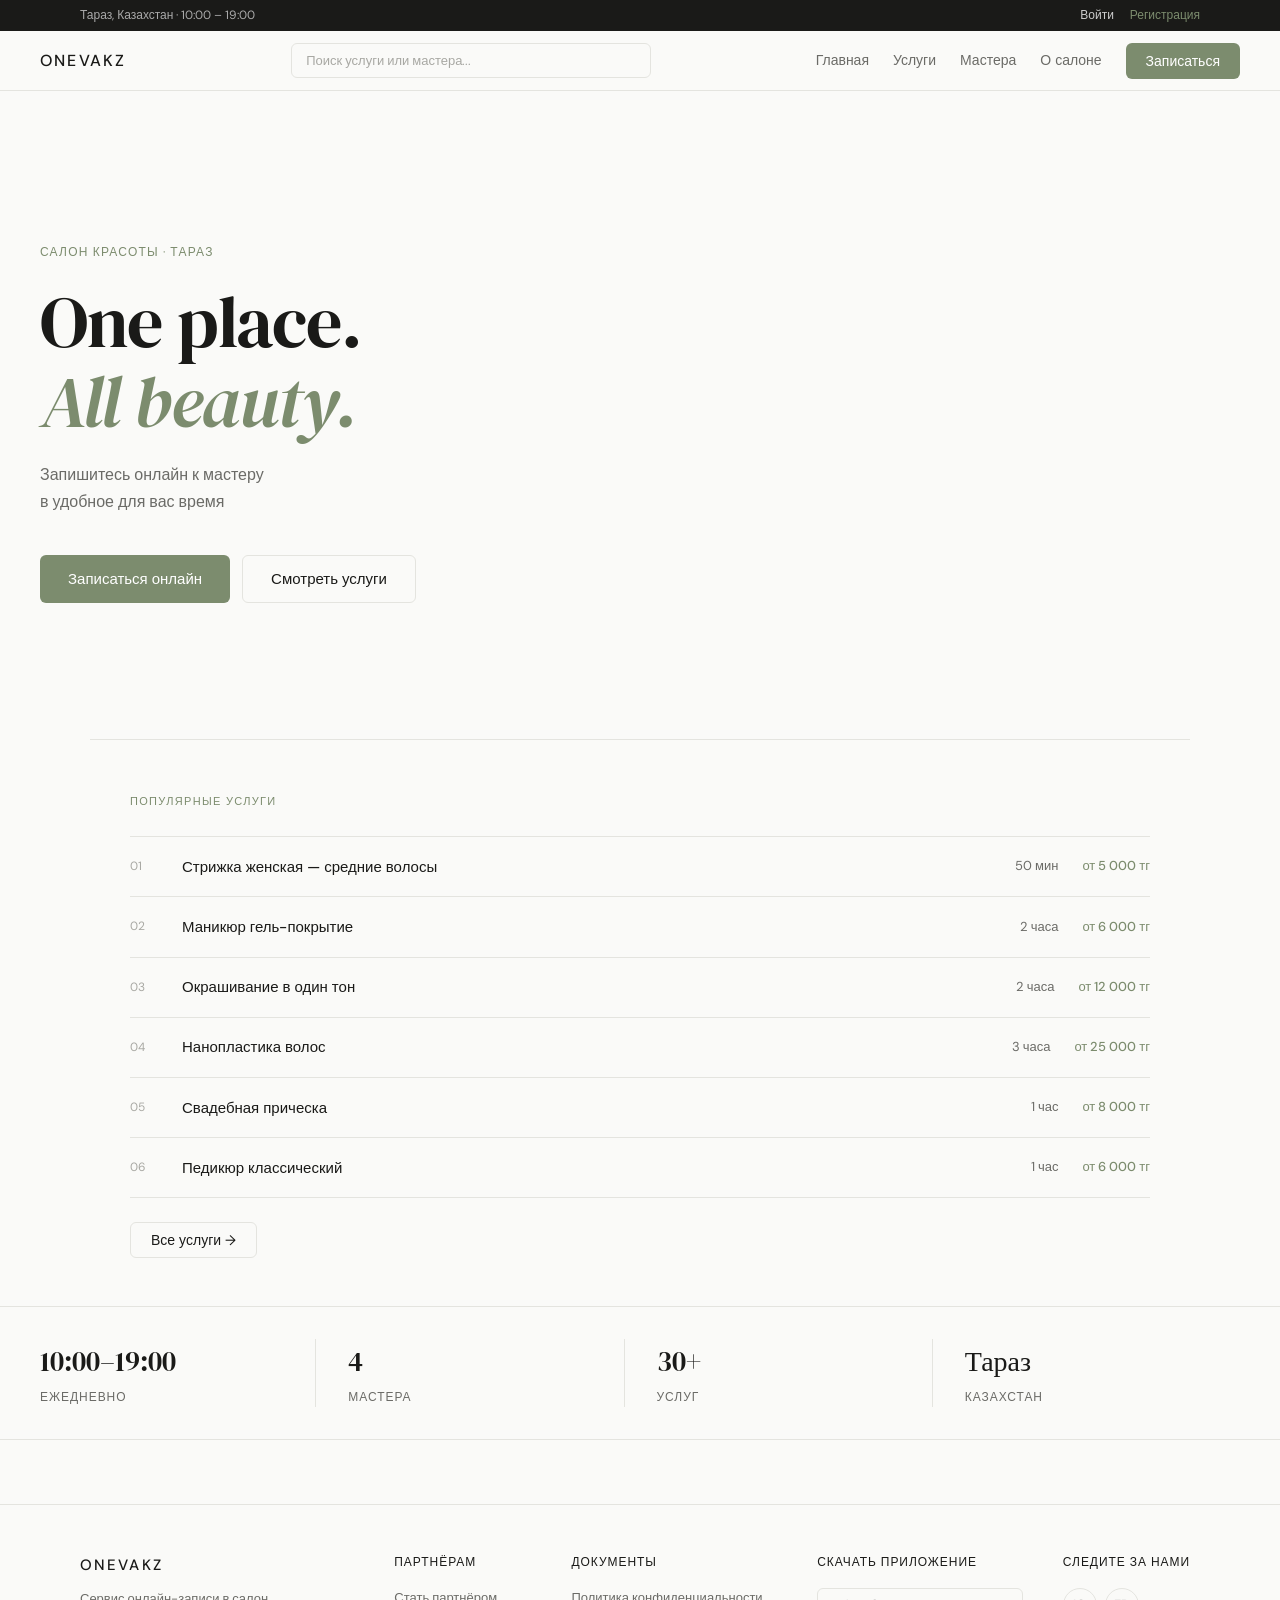
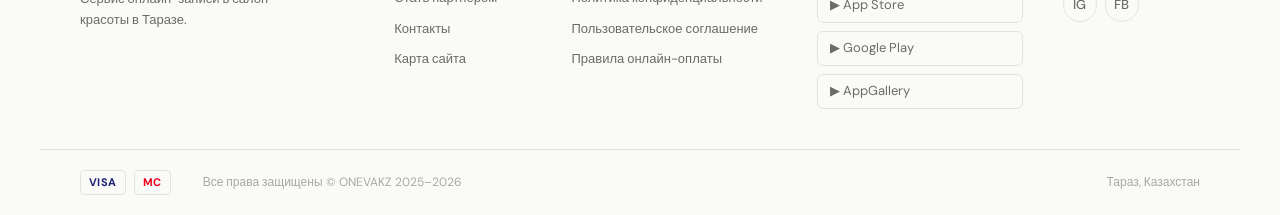
==== index.html @ d2ee7d8b "Add files via upload" ====
<!DOCTYPE html>
<html lang="ru">
<head>
  <meta charset="UTF-8"/>
  <meta name="viewport" content="width=device-width,initial-scale=1.0"/>
  <title>ONEVAKZ — Салон красоты</title>
  <link rel="preconnect" href="https://fonts.googleapis.com"/>
  <link rel="preconnect" href="https://fonts.gstatic.com" crossorigin/>
  <link href="https://fonts.googleapis.com/css2?family=DM+Sans:wght@300;400;500&family=DM+Serif+Display:ital@0;1&display=swap" rel="stylesheet"/>
  <link rel="stylesheet" href="style.css"/>
</head>
<body>

<!-- AUTH BAR -->
<div class="auth-bar">
  <div class="auth-bar__inner">
    <span class="auth-bar__info">Тараз, Казахстан · 10:00 – 19:00</span>
    <div class="auth-bar__actions" id="auth-actions">
      <a href="#" onclick="openModal('login-modal')">Войти</a>
      <a href="#" onclick="openModal('register-modal')" class="auth-bar__reg">Регистрация</a>
    </div>
  </div>
</div>

<!-- NAV -->
<nav class="nav">
  <a class="nav__logo" href="#" onclick="showPage('home')">ONEVAKZ</a>
  <div class="nav__search-wrap">
    <input class="nav__search" type="text" placeholder="Поиск услуги или мастера..." id="search-input" oninput="handleSearch(this.value)" onfocus="showSearchDrop()" />
    <div class="search-drop" id="search-drop"></div>
  </div>
  <div class="nav__links">
    <a href="#" onclick="showPage('home')">Главная</a>
    <a href="#" onclick="showPage('services-page')">Услуги</a>
    <a href="#" onclick="showPage('masters-page')">Мастера</a>
    <a href="#" onclick="showPage('about-page')">О салоне</a>
    <button class="btn-primary" onclick="showPage('booking')">Записаться</button>
  </div>
  <button class="nav__burger" onclick="toggleMenu()"><span></span><span></span></button>
</nav>
<div class="nav__mobile" id="mobile-menu">
  <a href="#" onclick="showPage('home');toggleMenu()">Главная</a>
  <a href="#" onclick="showPage('services-page');toggleMenu()">Услуги</a>
  <a href="#" onclick="showPage('masters-page');toggleMenu()">Мастера</a>
  <a href="#" onclick="showPage('about-page');toggleMenu()">О салоне</a>
  <a href="#" onclick="showPage('booking');toggleMenu()">Записаться</a>
</div>

<!-- LOGIN MODAL -->
<div class="modal-overlay" id="login-modal" onclick="closeModalOutside(event,'login-modal')">
  <div class="modal">
    <div class="modal__head"><span>Вход</span><button onclick="closeModal('login-modal')">✕</button></div>
    <div class="form-group"><label>Телефон</label><input type="tel" placeholder="+7 (___) ___-__-__"/></div>
    <div class="form-group"><label>Пароль</label><input type="password" placeholder="••••••"/></div>
    <button class="btn-primary btn-full" style="margin-top:1rem">Войти</button>
    <p class="modal__switch">Нет аккаунта? <a href="#" onclick="closeModal('login-modal');openModal('register-modal')">Зарегистрироваться</a></p>
  </div>
</div>

<!-- REGISTER MODAL -->
<div class="modal-overlay" id="register-modal" onclick="closeModalOutside(event,'register-modal')">
  <div class="modal">
    <div class="modal__head"><span>Регистрация</span><button onclick="closeModal('register-modal')">✕</button></div>
    <div class="form-group"><label>Имя</label><input type="text" placeholder="Ваше имя"/></div>
    <div class="form-group"><label>Телефон</label><input type="tel" placeholder="+7 (___) ___-__-__"/></div>
    <div class="form-group"><label>Пароль</label><input type="password" placeholder="••••••"/></div>
    <button class="btn-primary btn-full" style="margin-top:1rem">Зарегистрироваться</button>
    <p class="modal__switch">Уже есть аккаунт? <a href="#" onclick="closeModal('register-modal');openModal('login-modal')">Войти</a></p>
  </div>
</div>

<!-- HOME PAGE -->
<div id="home" class="page active">
  <section class="hero">
    <div class="hero__label">Салон красоты · Тараз</div>
    <h1 class="hero__title">One place.<br><em>All beauty.</em></h1>
    <p class="hero__sub">Запишитесь онлайн к мастеру<br>в удобное для вас время</p>
    <div class="hero__actions">
      <button class="btn-primary btn-lg" onclick="showPage('booking')">Записаться онлайн</button>
      <button class="btn-ghost btn-lg" onclick="showPage('services-page')">Смотреть услуги</button>
    </div>
  </section>

  <section class="popular-section">
    <div class="popular-section__header">
      <span class="section__tag">Популярные услуги</span>
    </div>
    <div class="popular-list" id="popular-list"></div>
    <div class="popular-section__footer">
      <button class="btn-ghost" onclick="showPage('services-page')">Все услуги →</button>
    </div>
  </section>

  <section class="stats-strip">
    <div class="stats-strip__item"><div class="stats-strip__num">10:00–19:00</div><div class="stats-strip__label">Ежедневно</div></div>
    <div class="stats-strip__item"><div class="stats-strip__num" id="stat-masters">4</div><div class="stats-strip__label">Мастера</div></div>
    <div class="stats-strip__item"><div class="stats-strip__num">30+</div><div class="stats-strip__label">Услуг</div></div>
    <div class="stats-strip__item"><div class="stats-strip__num">Тараз</div><div class="stats-strip__label">Казахстан</div></div>
  </section>
</div>

<!-- SERVICES PAGE -->
<div id="services-page" class="page">
  <div class="page-hero">
    <div class="section__tag">Услуги</div>
    <h2 class="page-hero__title">Все услуги</h2>
  </div>
  <div class="section">
    <div class="category-tabs" id="svc-cat-tabs"></div>
    <div class="services-list" id="services-list"></div>
  </div>
</div>

<!-- MASTERS PAGE -->
<div id="masters-page" class="page">
  <div class="page-hero">
    <div class="section__tag">Команда</div>
    <h2 class="page-hero__title">Наши мастера</h2>
  </div>
  <div class="section">
    <div class="masters-grid" id="masters-grid"></div>
  </div>
</div>

<!-- ABOUT PAGE -->
<div id="about-page" class="page">
  <div class="page-hero">
    <div class="section__tag">О нас</div>
    <h2 class="page-hero__title">О салоне</h2>
  </div>
  <div class="section about-section">
    <div class="about-info">
      <div class="about-block">
        <div class="about-block__icon">📍</div>
        <div>
          <div class="about-block__title">Адрес</div>
          <div class="about-block__text">г. Тараз, ул. Толе би, 53<br>Казахстан, 080000</div>
        </div>
      </div>
      <div class="about-block">
        <div class="about-block__icon">📞</div>
        <div>
          <div class="about-block__title">Телефон</div>
          <div class="about-block__text"><a href="tel:+77001234567">+7 (700) 123-45-67</a><br><span style="font-size:12px;color:var(--text-muted)">Ежедневно 10:00 – 19:00</span></div>
        </div>
      </div>
      <div class="about-block">
        <div class="about-block__icon">🕐</div>
        <div>
          <div class="about-block__title">Часы работы</div>
          <div class="about-block__text">Пн – Вс: 10:00 – 19:00<br>Без выходных</div>
        </div>
      </div>
      <div class="about-block">
        <div class="about-block__icon">✉️</div>
        <div>
          <div class="about-block__title">WhatsApp</div>
          <div class="about-block__text"><a href="https://wa.me/77001234567">+7 (700) 123-45-67</a></div>
        </div>
      </div>
    </div>
    <div class="about-map">
      <div class="map-placeholder">
        <iframe
          src="https://www.google.com/maps/embed?pb=!1m18!1m12!1m3!1d2926.0!2d71.3712!3d42.9004!2m3!1f0!2f0!3f0!3m2!1i1024!2i768!4f13.1!3m3!1m2!1s0x38958a3dcc8f2c3b%3A0x1!2z0KLQsNGA0LDQtyDQmtCw0LfQsNGF0YHRgtCw0L0!5e0!3m2!1sru!2skz!4v1"
          width="100%" height="360" style="border:0;border-radius:12px;" allowfullscreen="" loading="lazy">
        </iframe>
      </div>
    </div>
  </div>
</div>

<!-- BOOKING PAGE -->
<div id="booking" class="page">
  <div class="page-hero">
    <div class="section__tag">Онлайн-запись</div>
    <h2 class="page-hero__title">Запись</h2>
  </div>
  <div class="section booking-section">
    <div class="booking-steps" id="booking-steps">
      <div class="bstep active" id="bstep-ind-1"><span class="bstep__num">1</span><span class="bstep__label">Услуга</span></div>
      <div class="bstep__line"></div>
      <div class="bstep" id="bstep-ind-2"><span class="bstep__num">2</span><span class="bstep__label">Мастер</span></div>
      <div class="bstep__line"></div>
      <div class="bstep" id="bstep-ind-3"><span class="bstep__num">3</span><span class="bstep__label">Дата</span></div>
      <div class="bstep__line"></div>
      <div class="bstep" id="bstep-ind-4"><span class="bstep__num">4</span><span class="bstep__label">Данные</span></div>
    </div>

    <div id="bs1" class="booking-step active">
      <div class="step-label">Выберите услугу</div>
      <div class="category-tabs" id="b-cat-tabs"></div>
      <div class="services-list" id="b-services-list"></div>
    </div>

    <div id="bs2" class="booking-step">
      <div class="step-label">Выберите мастера <span id="bs2-hint" style="font-size:11px;color:var(--text-muted);text-transform:none;letter-spacing:0">(показаны мастера по выбранной услуге)</span></div>
      <div class="masters-grid" id="b-masters-grid"></div>
    </div>

    <div id="bs3" class="booking-step">
      <div class="step-label">Выберите дату</div>
      <div class="calendar">
        <div class="calendar__header">
          <button class="cal-btn" onclick="changeMonth(-1)">&#8592;</button>
          <span class="calendar__month" id="cal-month-label"></span>
          <button class="cal-btn" onclick="changeMonth(1)">&#8594;</button>
        </div>
        <div class="calendar__weekdays"><span>Пн</span><span>Вт</span><span>Ср</span><span>Чт</span><span>Пт</span><span>Сб</span><span>Вс</span></div>
        <div class="calendar__grid" id="cal-grid"></div>
      </div>
      <div class="slots-section" id="slots-section" style="display:none">
        <div class="step-label" style="margin-top:1.5rem">Выберите время</div>
        <div class="slots-grid" id="slots-grid"></div>
      </div>
    </div>

    <div id="bs4" class="booking-step">
      <div class="step-label">Ваши данные</div>
      <div class="form-group"><label>Имя</label><input type="text" id="inp-name" placeholder="Например, Айгуль"/></div>
      <div class="form-group"><label>Телефон</label><input type="tel" id="inp-phone" placeholder="+7 (___) ___-__-__"/></div>
      <div class="booking-summary">
        <div class="summary-row"><span>Услуга</span><strong id="sum-svc">—</strong></div>
        <div class="summary-row"><span>Мастер</span><strong id="sum-master">—</strong></div>
        <div class="summary-row"><span>Дата</span><strong id="sum-date">—</strong></div>
        <div class="summary-row"><span>Время</span><strong id="sum-time">—</strong></div>
        <div class="summary-row summary-row--price"><span>Стоимость</span><strong id="sum-price">—</strong></div>
      </div>
      <button class="btn-primary btn-lg btn-full" onclick="confirmBooking()">Подтвердить запись</button>
    </div>

    <div id="bs5" class="booking-step">
      <div class="success-block">
        <div class="success-block__icon">✓</div>
        <h3 class="success-block__title">Вы записаны!</h3>
        <p class="success-block__text" id="success-text"></p>
        <button class="btn-ghost" onclick="showPage('home')">На главную</button>
      </div>
    </div>

    <div class="booking-nav" id="booking-nav">
      <button class="btn-ghost" id="btn-back" onclick="prevStep()" style="display:none">← Назад</button>
    </div>
  </div>
</div>

<!-- FOOTER -->
<footer class="footer">
  <div class="footer__main">
    <div class="footer__brand">
      <div class="footer__logo">ONEVAKZ</div>
      <p class="footer__tagline">Сервис онлайн-записи в салон красоты в Таразе.</p>
    </div>
    <div class="footer__col">
      <div class="footer__col-title">Партнёрам</div>
      <a href="#">Стать партнёром</a>
      <a href="#">Контакты</a>
      <a href="#">Карта сайта</a>
    </div>
    <div class="footer__col">
      <div class="footer__col-title">Документы</div>
      <a href="#">Политика конфиденциальности</a>
      <a href="#">Пользовательское соглашение</a>
      <a href="#">Правила онлайн-оплаты</a>
    </div>
    <div class="footer__col">
      <div class="footer__col-title">Скачать приложение</div>
      <div class="footer__apps">
        <a href="#" class="app-badge">▶ App Store</a>
        <a href="#" class="app-badge">▶ Google Play</a>
        <a href="#" class="app-badge">▶ AppGallery</a>
      </div>
    </div>
    <div class="footer__col">
      <div class="footer__col-title">Следите за нами</div>
      <div class="footer__socials">
        <a href="#" class="social-btn">IG</a>
        <a href="#" class="social-btn">FB</a>
      </div>
    </div>
  </div>
  <div class="footer__bottom">
    <div class="footer__payments">
      <span class="payment-badge visa">VISA</span>
      <span class="payment-badge mc">MC</span>
    </div>
    <div class="footer__copy">Все права защищены © ONEVAKZ 2025–2026</div>
    <div class="footer__partner">Тараз, Казахстан</div>
  </div>
</footer>

<script src="data.js"></script>
<script src="script.js"></script>
</body>
</html>
---- style.css ----
/* =============================================
   ONEVAKZ — style.css
   ============================================= */
:root {
  --accent:       #7C8C6E;
  --accent-dark:  #5C6B52;
  --accent-light: #EEF0EA;
  --bg:           #FAFAF8;
  --bg-card:      #FFFFFF;
  --text:         #1A1A18;
  --text-muted:   #6B6B67;
  --text-hint:    #A8A8A3;
  --border:       #E4E4DF;
  --radius-sm:    6px;
  --radius-md:    10px;
  --radius-lg:    14px;
  --font-sans:    'DM Sans', sans-serif;
  --font-serif:   'DM Serif Display', serif;
  --tr:           0.18s ease;
}
*,*::before,*::after{box-sizing:border-box;margin:0;padding:0}
html{scroll-behavior:smooth}
body{font-family:var(--font-sans);background:var(--bg);color:var(--text);font-size:15px;line-height:1.6;-webkit-font-smoothing:antialiased}
a{text-decoration:none;color:inherit}

/* AUTH BAR */
.auth-bar{background:#1A1A18;color:#aaa;font-size:12px}
.auth-bar__inner{max-width:1200px;margin:0 auto;padding:6px 2.5rem;display:flex;justify-content:space-between;align-items:center}
.auth-bar__actions{display:flex;gap:1rem}
.auth-bar__actions a{color:#ccc;transition:color var(--tr)}
.auth-bar__actions a:hover{color:#fff}
.auth-bar__reg{color:var(--accent) !important}

/* NAV */
.nav{position:sticky;top:0;z-index:100;background:rgba(250,250,248,0.94);backdrop-filter:blur(12px);border-bottom:1px solid var(--border);height:60px;display:flex;align-items:center;justify-content:space-between;padding:0 2.5rem;gap:1.5rem}
.nav__logo{font-weight:500;font-size:16px;letter-spacing:0.14em;white-space:nowrap}
.nav__search-wrap{position:relative;flex:1;max-width:360px}
.nav__search{width:100%;padding:8px 14px;border:1px solid var(--border);border-radius:var(--radius-sm);font-family:var(--font-sans);font-size:13px;background:var(--bg);color:var(--text);outline:none;transition:border-color var(--tr)}
.nav__search:focus{border-color:var(--accent)}
.nav__search::placeholder{color:var(--text-hint)}
.search-drop{position:absolute;top:calc(100% + 6px);left:0;right:0;background:var(--bg-card);border:1px solid var(--border);border-radius:var(--radius-md);box-shadow:0 8px 24px rgba(0,0,0,0.08);z-index:200;display:none;overflow:hidden}
.search-drop__item{padding:10px 14px;font-size:13px;cursor:pointer;border-bottom:1px solid var(--border);transition:background var(--tr);display:flex;align-items:center;gap:8px}
.search-drop__item:last-child{border-bottom:none}
.search-drop__item:hover{background:var(--accent-light)}
.search-drop__item em{color:var(--accent);margin-left:auto;font-style:normal;font-size:12px}
.search-drop__tag{font-size:10px;padding:2px 7px;border-radius:20px;background:var(--accent-light);color:var(--accent);font-weight:500;white-space:nowrap}
.search-drop__empty{padding:12px 14px;font-size:13px;color:var(--text-muted)}
.nav__links{display:flex;align-items:center;gap:1.5rem}
.nav__links a{font-size:14px;color:var(--text-muted);white-space:nowrap;transition:color var(--tr)}
.nav__links a:hover{color:var(--text)}
.nav__burger{display:none;flex-direction:column;gap:5px;background:none;border:none;cursor:pointer;padding:4px}
.nav__burger span{display:block;width:22px;height:1.5px;background:var(--text)}
.nav__mobile{display:none;flex-direction:column;background:var(--bg-card);border-bottom:1px solid var(--border);padding:1rem 2rem;gap:1rem}
.nav__mobile.open{display:flex}
.nav__mobile a{font-size:15px;color:var(--text-muted)}

/* BUTTONS */
.btn-primary{background:var(--accent);color:#fff;border:none;border-radius:var(--radius-sm);padding:9px 20px;font-family:var(--font-sans);font-size:14px;font-weight:500;cursor:pointer;transition:background var(--tr)}
.btn-primary:hover{background:var(--accent-dark)}
.btn-ghost{background:transparent;color:var(--text);border:1px solid var(--border);border-radius:var(--radius-sm);padding:8px 20px;font-family:var(--font-sans);font-size:14px;cursor:pointer;transition:all var(--tr)}
.btn-ghost:hover{border-color:var(--accent);background:var(--accent-light)}
.btn-lg{padding:13px 28px;font-size:15px}
.btn-full{width:100%;margin-top:1.25rem}

/* MODALS */
.modal-overlay{position:fixed;inset:0;background:rgba(0,0,0,0.4);z-index:500;display:none;align-items:center;justify-content:center}
.modal-overlay.open{display:flex}
.modal{background:var(--bg-card);border-radius:var(--radius-lg);padding:2rem;width:100%;max-width:420px;max-height:90vh;overflow-y:auto}
.modal__head{display:flex;justify-content:space-between;align-items:center;margin-bottom:1.5rem}
.modal__head span{font-size:18px;font-weight:500}
.modal__head button{background:none;border:none;font-size:18px;cursor:pointer;color:var(--text-muted)}
.modal__switch{font-size:13px;color:var(--text-muted);margin-top:1rem;text-align:center}
.modal__switch a{color:var(--accent)}

/* PAGES */
.page{display:none}
.page.active{display:block}

/* HERO */
.hero{min-height:72vh;display:flex;flex-direction:column;justify-content:center;padding:5rem 2.5rem 4rem;max-width:720px}
.hero__label{font-size:12px;letter-spacing:0.1em;color:var(--accent);text-transform:uppercase;margin-bottom:1.25rem}
.hero__title{font-family:var(--font-serif);font-size:clamp(42px,6vw,72px);font-weight:400;line-height:1.1;letter-spacing:-0.02em;margin-bottom:1.25rem}
.hero__title em{font-style:italic;color:var(--accent)}
.hero__sub{font-size:16px;color:var(--text-muted);line-height:1.7;margin-bottom:2.5rem}
.hero__actions{display:flex;gap:12px;flex-wrap:wrap}

/* POPULAR — no frame, list style */
.popular-section{padding:3rem 2.5rem;max-width:1100px;margin:0 auto;border-top:1px solid var(--border)}
.popular-section__header{margin-bottom:1.5rem}
.popular-list{display:flex;flex-direction:column}
.popular-item{display:flex;align-items:center;gap:1.5rem;padding:1.1rem 0;border-bottom:1px solid var(--border);cursor:pointer;transition:background var(--tr)}
.popular-item:first-child{border-top:1px solid var(--border)}
.popular-item:hover .popular-item__name{color:var(--accent)}
.popular-item__num{font-size:12px;color:var(--text-hint);min-width:28px;font-variant-numeric:tabular-nums}
.popular-item__name{flex:1;font-size:15px;font-weight:500;transition:color var(--tr)}
.popular-item__meta{display:flex;gap:1.5rem;align-items:center;font-size:13px;color:var(--text-muted)}
.popular-item__price{color:var(--accent);font-weight:500}
.popular-section__footer{margin-top:1.5rem}

/* STATS STRIP */
.stats-strip{display:flex;border-top:1px solid var(--border);border-bottom:1px solid var(--border);padding:2rem 2.5rem}
.stats-strip__item{flex:1;padding:0 2rem;border-right:1px solid var(--border)}
.stats-strip__item:first-child{padding-left:0}
.stats-strip__item:last-child{border-right:none}
.stats-strip__num{font-family:var(--font-serif);font-size:28px;margin-bottom:4px}
.stats-strip__label{font-size:12px;color:var(--text-muted);text-transform:uppercase;letter-spacing:0.08em}

/* SECTION */
.section{padding:3rem 2.5rem;max-width:1100px;margin:0 auto}
.section__tag{display:inline-block;font-size:11px;letter-spacing:0.12em;text-transform:uppercase;color:var(--accent);font-weight:500}
.page-hero{padding:3rem 2.5rem 0;max-width:1100px;margin:0 auto}
.page-hero__title{font-family:var(--font-serif);font-size:40px;font-weight:400;margin-top:0.5rem}

/* CATEGORY TABS */
.category-tabs{display:flex;gap:6px;flex-wrap:wrap;margin-bottom:1.25rem}
.cat-tab{padding:6px 14px;border-radius:100px;font-family:var(--font-sans);font-size:13px;border:1px solid var(--border);background:transparent;color:var(--text-muted);cursor:pointer;transition:all var(--tr)}
.cat-tab:hover{border-color:var(--accent);color:var(--accent)}
.cat-tab.active{background:var(--accent);border-color:var(--accent);color:#fff}

/* SERVICES LIST */
.services-list{border:1px solid var(--border);border-radius:var(--radius-lg);overflow:hidden}
.service-row{display:flex;align-items:center;justify-content:space-between;padding:1rem 1.5rem;background:var(--bg-card);border-bottom:1px solid var(--border);cursor:pointer;transition:background var(--tr);gap:1rem}
.service-row:last-child{border-bottom:none}
.service-row:hover{background:var(--accent-light)}
.service-row.selected{background:var(--accent-light);border-left:3px solid var(--accent)}
.service-row__name{font-size:14px;font-weight:500;flex:1}
.service-row__dur{font-size:13px;color:var(--text-muted);min-width:80px;text-align:right}
.service-row__price{font-size:13px;color:var(--accent);font-weight:500;min-width:130px;text-align:right}
.service-row__arrow{color:var(--text-hint);font-size:16px}

/* MASTERS GRID */
.masters-grid{display:grid;grid-template-columns:repeat(auto-fill,minmax(220px,1fr));gap:16px}
.master-card{background:var(--bg-card);border:1px solid var(--border);border-radius:var(--radius-lg);padding:1.75rem 1.5rem;cursor:pointer;transition:border-color var(--tr),transform var(--tr)}
.master-card:hover{border-color:var(--accent);transform:translateY(-2px)}
.master-card.selected{border:2px solid var(--accent)}
.master-card__avatar{width:52px;height:52px;border-radius:50%;background:var(--accent-light);color:var(--accent-dark);font-size:15px;font-weight:500;display:flex;align-items:center;justify-content:center;margin-bottom:1rem;overflow:hidden}
.master-card__avatar img{width:100%;height:100%;object-fit:cover}
.master-card__name{font-size:15px;font-weight:500;margin-bottom:4px}
.master-card__spec{font-size:13px;color:var(--text-muted);margin-bottom:1rem}
.master-card__action{font-size:13px;color:var(--accent)}

/* BOOKING */
.booking-section{max-width:640px}
.booking-steps{display:flex;align-items:center;margin-bottom:2.5rem}
.bstep{display:flex;align-items:center;gap:8px;font-size:13px;color:var(--text-hint)}
.bstep__num{width:26px;height:26px;border-radius:50%;border:1px solid var(--border);display:flex;align-items:center;justify-content:center;font-size:12px;font-weight:500;transition:all var(--tr)}
.bstep.active{color:var(--accent)}
.bstep.active .bstep__num{background:var(--accent);border-color:var(--accent);color:#fff}
.bstep.done .bstep__num{background:var(--accent-light);border-color:var(--accent);color:var(--accent)}
.bstep__label{display:none}
.bstep__line{flex:1;height:1px;background:var(--border);margin:0 8px}
.booking-step{display:none}
.booking-step.active{display:block}
.step-label{font-size:12px;letter-spacing:0.1em;text-transform:uppercase;color:var(--text-muted);margin-bottom:1rem;font-weight:500}

/* CALENDAR */
.calendar{background:var(--bg-card);border:1px solid var(--border);border-radius:var(--radius-lg);padding:1.5rem}
.calendar__header{display:flex;align-items:center;justify-content:space-between;margin-bottom:1.25rem}
.calendar__month{font-size:15px;font-weight:500}
.cal-btn{background:none;border:1px solid var(--border);border-radius:var(--radius-sm);width:30px;height:30px;cursor:pointer;font-size:14px;color:var(--text-muted);transition:all var(--tr)}
.cal-btn:hover{border-color:var(--accent);color:var(--accent)}
.calendar__weekdays{display:grid;grid-template-columns:repeat(7,1fr);text-align:center;font-size:11px;color:var(--text-hint);letter-spacing:0.06em;text-transform:uppercase;margin-bottom:8px}
.calendar__grid{display:grid;grid-template-columns:repeat(7,1fr);gap:4px}
.cal-day{aspect-ratio:1;display:flex;align-items:center;justify-content:center;font-size:13px;border-radius:var(--radius-sm);cursor:pointer;transition:all var(--tr);border:1px solid transparent}
.cal-day:hover:not(.cal-day--empty):not(.cal-day--past){background:var(--accent-light);border-color:var(--accent);color:var(--accent)}
.cal-day--today{border-color:var(--accent);color:var(--accent);font-weight:500}
.cal-day--selected{background:var(--accent)!important;color:#fff!important;border-color:var(--accent)!important}
.cal-day--past{color:var(--text-hint);cursor:default}
.cal-day--empty{cursor:default}
.slots-grid{display:grid;grid-template-columns:repeat(auto-fill,minmax(72px,1fr));gap:8px}
.slot{padding:8px 4px;text-align:center;font-size:13px;border:1px solid var(--border);border-radius:var(--radius-sm);cursor:pointer;background:var(--bg-card);transition:all var(--tr)}
.slot:hover{border-color:var(--accent);color:var(--accent)}
.slot--selected{background:var(--accent);color:#fff;border-color:var(--accent)}
.slot--busy{background:var(--bg);color:var(--text-hint);cursor:default;text-decoration:line-through}

/* FORM */
.form-group{margin-bottom:1rem}
.form-group label{display:block;font-size:12px;letter-spacing:0.06em;text-transform:uppercase;color:var(--text-muted);margin-bottom:6px;font-weight:500}
.form-group input,.form-group select,.form-group textarea{width:100%;padding:10px 14px;border:1px solid var(--border);border-radius:var(--radius-sm);font-family:var(--font-sans);font-size:14px;color:var(--text);background:var(--bg-card);transition:border-color var(--tr);outline:none}
.form-group input:focus,.form-group select:focus,.form-group textarea:focus{border-color:var(--accent)}
.form-group input::placeholder,.form-group textarea::placeholder{color:var(--text-hint)}
.form-group textarea{resize:vertical}

/* SUMMARY */
.booking-summary{border:1px solid var(--border);border-radius:var(--radius-lg);overflow:hidden;margin-top:1.25rem}
.summary-row{display:flex;justify-content:space-between;align-items:center;padding:12px 16px;border-bottom:1px solid var(--border);font-size:14px}
.summary-row:last-child{border-bottom:none}
.summary-row span{color:var(--text-muted)}
.summary-row strong{color:var(--text);font-weight:500}
.summary-row--price strong{color:var(--accent)}

/* SUCCESS */
.success-block{text-align:center;padding:3rem 1rem}
.success-block__icon{width:56px;height:56px;background:var(--accent-light);border-radius:50%;display:flex;align-items:center;justify-content:center;font-size:22px;color:var(--accent);margin:0 auto 1.25rem}
.success-block__title{font-family:var(--font-serif);font-size:28px;font-weight:400;margin-bottom:0.75rem}
.success-block__text{font-size:14px;color:var(--text-muted);max-width:360px;margin:0 auto 1.75rem;line-height:1.7}
.booking-nav{margin-top:1.5rem;display:flex;gap:10px}

/* ABOUT */
.about-section{display:grid;grid-template-columns:1fr 1.4fr;gap:3rem;align-items:start}
.about-info{display:flex;flex-direction:column;gap:1.5rem}
.about-block{display:flex;align-items:flex-start;gap:1rem}
.about-block__icon{font-size:22px;width:40px;text-align:center;flex-shrink:0}
.about-block__title{font-size:13px;font-weight:500;text-transform:uppercase;letter-spacing:0.06em;color:var(--text-muted);margin-bottom:4px}
.about-block__text{font-size:14px;color:var(--text);line-height:1.7}
.about-block__text a{color:var(--accent)}
.about-map iframe{border-radius:var(--radius-lg)}

/* FOOTER */
.footer{border-top:1px solid var(--border);margin-top:4rem}
.footer__main{display:grid;grid-template-columns:2fr 1fr 1.5fr 1.5fr 1fr;gap:2.5rem;padding:3rem 2.5rem 2.5rem;max-width:1200px;margin:0 auto}
.footer__logo{font-size:15px;font-weight:500;letter-spacing:0.14em;margin-bottom:0.75rem}
.footer__tagline{font-size:13px;color:var(--text-muted);line-height:1.6;max-width:200px}
.footer__col{display:flex;flex-direction:column;gap:0.6rem}
.footer__col-title{font-size:12px;font-weight:500;letter-spacing:0.08em;text-transform:uppercase;color:var(--text);margin-bottom:0.4rem}
.footer__col a{font-size:13px;color:var(--text-muted);transition:color var(--tr)}
.footer__col a:hover{color:var(--accent)}
.footer__apps{display:flex;flex-direction:column;gap:8px}
.app-badge{display:inline-flex;align-items:center;gap:7px;font-size:12px;color:var(--text-muted)!important;border:1px solid var(--border);border-radius:var(--radius-sm);padding:6px 12px;transition:all var(--tr)}
.app-badge:hover{border-color:var(--accent);color:var(--accent)!important}
.footer__socials{display:flex;gap:8px}
.social-btn{width:34px;height:34px;border:1px solid var(--border);border-radius:50%;display:flex;align-items:center;justify-content:center;color:var(--text-muted);font-size:11px;font-weight:500;transition:all var(--tr)}
.social-btn:hover{border-color:var(--accent);color:var(--accent)}
.footer__bottom{border-top:1px solid var(--border);padding:1.25rem 2.5rem;max-width:1200px;margin:0 auto;display:flex;align-items:center;gap:2rem}
.footer__payments{display:flex;align-items:center;gap:8px}
.payment-badge{display:inline-flex;align-items:center;justify-content:center;font-size:11px;font-weight:700;border:1px solid var(--border);border-radius:4px;padding:3px 8px;letter-spacing:0.04em}
.payment-badge.visa{color:#1A1F71}
.payment-badge.mc{color:#EB001B}
.footer__copy{font-size:12px;color:var(--text-hint);flex:1}
.footer__partner{font-size:12px;color:var(--text-hint)}

/* RESPONSIVE */
@media(max-width:900px){
  .about-section{grid-template-columns:1fr}
  .footer__main{grid-template-columns:1fr 1fr;gap:2rem;padding:2rem 1.25rem}
  .footer__brand{grid-column:1/-1}
}
@media(max-width:768px){
  .auth-bar__inner{padding:6px 1.25rem}
  .nav{padding:0 1.25rem;gap:1rem}
  .nav__links{display:none}
  .nav__burger{display:flex}
  .nav__search-wrap{max-width:100%}
  .hero{padding:3rem 1.25rem 2.5rem;min-height:60vh}
  .hero__title{font-size:40px}
  .section,.popular-section{padding:2rem 1.25rem}
  .page-hero{padding:2rem 1.25rem 0}
  .stats-strip{flex-wrap:wrap;padding:1.5rem 1.25rem;gap:1.5rem}
  .stats-strip__item{flex:1 0 calc(50% - 1rem);border-right:none;padding:0}
  .masters-grid{grid-template-columns:repeat(auto-fill,minmax(160px,1fr))}
  .bstep__label{display:inline}
  .footer__bottom{flex-wrap:wrap;gap:0.75rem;padding:1rem 1.25rem}
  .service-row__dur{display:none}
}
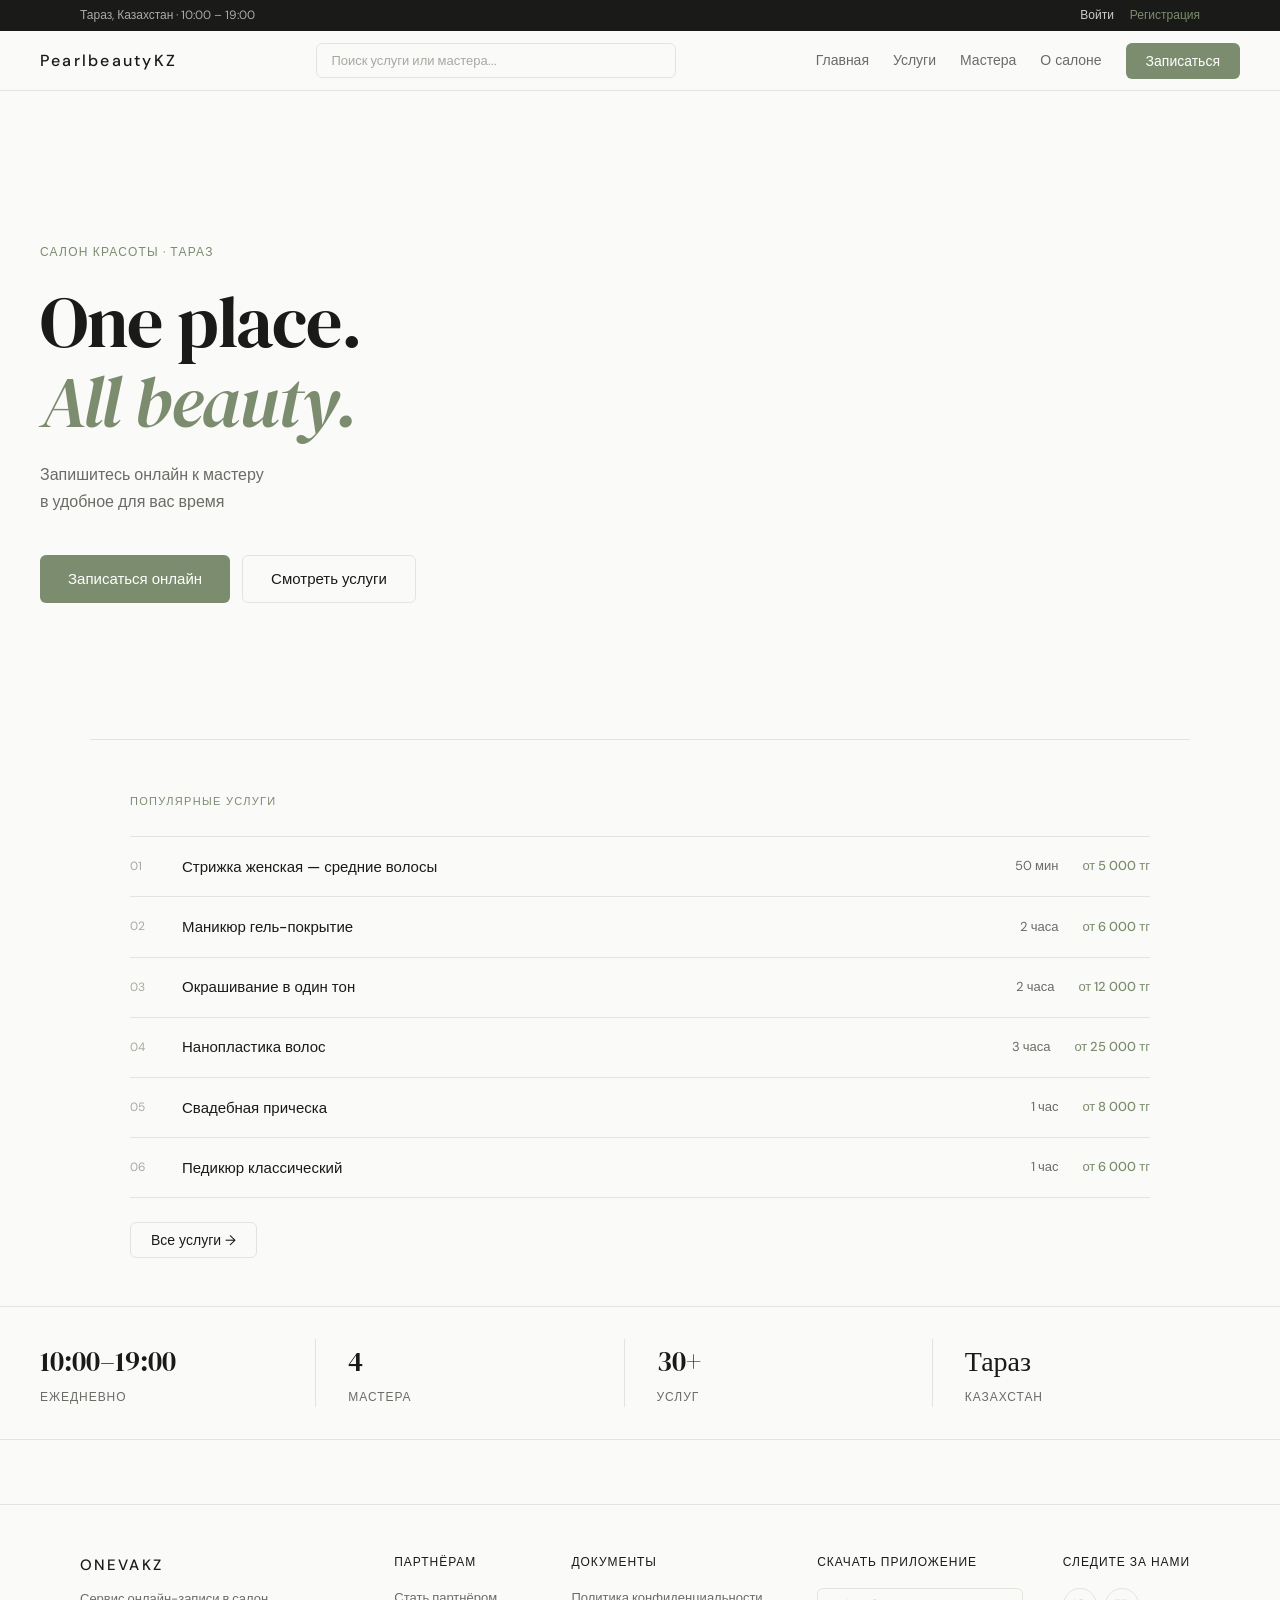
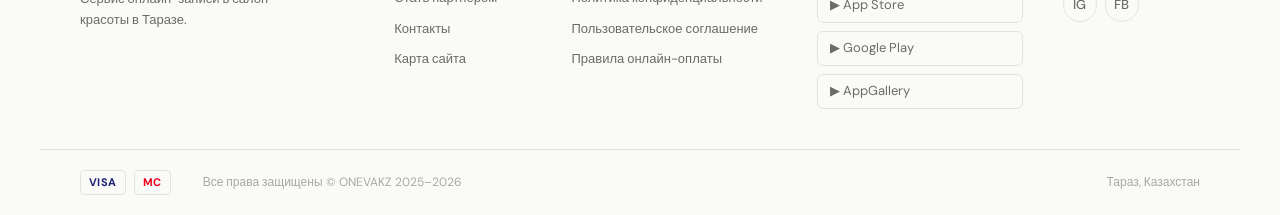
==== commit 4309523f: "Update index.html" ====
--- a/index.html
+++ b/index.html
@@ -3,7 +3,7 @@
 <head>
   <meta charset="UTF-8"/>
   <meta name="viewport" content="width=device-width,initial-scale=1.0"/>
-  <title>ONEVAKZ — Салон красоты</title>
+  <title>PearlbeautyKZ — Салон красоты</title>
   <link rel="preconnect" href="https://fonts.googleapis.com"/>
   <link rel="preconnect" href="https://fonts.gstatic.com" crossorigin/>
   <link href="https://fonts.googleapis.com/css2?family=DM+Sans:wght@300;400;500&family=DM+Serif+Display:ital@0;1&display=swap" rel="stylesheet"/>
@@ -24,7 +24,7 @@
 
 <!-- NAV -->
 <nav class="nav">
-  <a class="nav__logo" href="#" onclick="showPage('home')">ONEVAKZ</a>
+  <a class="nav__logo" href="#" onclick="showPage('home')">PearlbeautyKZ</a>
   <div class="nav__search-wrap">
     <input class="nav__search" type="text" placeholder="Поиск услуги или мастера..." id="search-input" oninput="handleSearch(this.value)" onfocus="showSearchDrop()" />
     <div class="search-drop" id="search-drop"></div>
@@ -292,4 +292,4 @@
 <script src="data.js"></script>
 <script src="script.js"></script>
 </body>
-</html>+</html>
